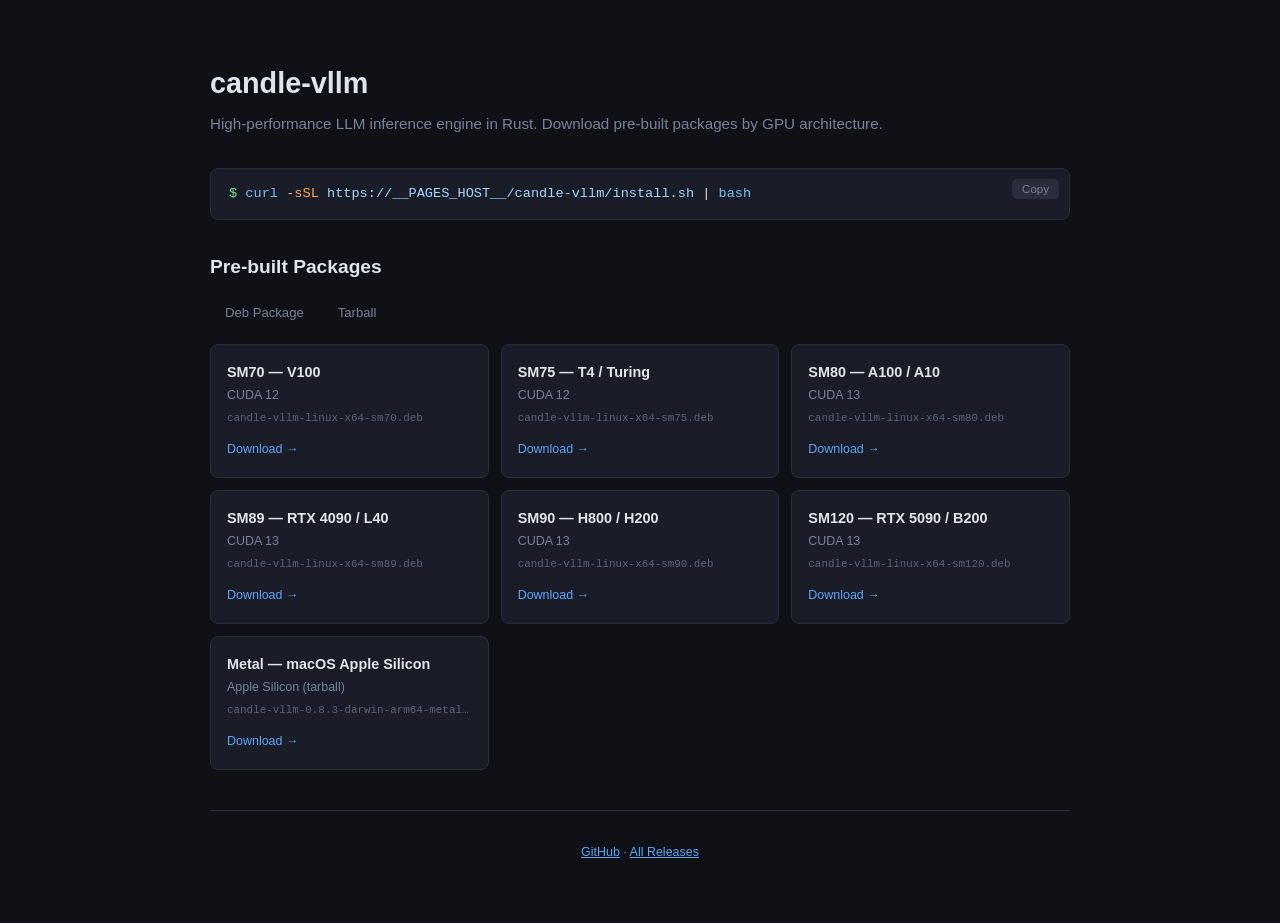
==== pages/index.html @ 67455adb "Improve kvcache allocation & model precision, add CI workflow" ====
<!DOCTYPE html>
<html lang="en">
<head>
<meta charset="UTF-8">
<meta name="viewport" content="width=device-width,initial-scale=1">
<title>candle-vllm — Downloads</title>
<style>
*,*::before,*::after{box-sizing:border-box;margin:0;padding:0}
:root{--bg:#0f1117;--card:#1a1d27;--border:#2a2d3a;--text:#e0e4ec;--dim:#7a8299;--accent:#60a5fa;--mono:'JetBrains Mono','Fira Code',Consolas,monospace;--font:Inter,-apple-system,BlinkMacSystemFont,'Segoe UI',Roboto,sans-serif}
body{font-family:var(--font);background:var(--bg);color:var(--text);line-height:1.6;padding:0 20px}
.wrap{max-width:860px;margin:0 auto;padding:60px 0 40px}
h1{font-size:1.8rem;font-weight:700;margin-bottom:6px}
.sub{color:var(--dim);font-size:.95rem;margin-bottom:32px}
.install-cmd{background:var(--card);border:1px solid var(--border);border-radius:8px;padding:14px 18px;margin-bottom:32px;position:relative;font-family:var(--mono);font-size:.85rem;overflow-x:auto;white-space:pre}
.install-cmd .cp{position:absolute;top:10px;right:10px;background:var(--border);border:none;color:var(--dim);padding:4px 10px;border-radius:5px;font-size:.72rem;cursor:pointer}
.install-cmd .cp:hover{color:var(--text);background:#3a3d4a}
h2{font-size:1.2rem;font-weight:600;margin:28px 0 14px}
.tabs{display:flex;gap:4px;margin-bottom:16px;flex-wrap:wrap}
.tabs button{padding:7px 14px;border-radius:6px;font-size:.82rem;font-weight:500;color:var(--dim);background:none;border:1px solid transparent;cursor:pointer}
.tabs button:hover{color:var(--text);background:var(--card)}
.tabs button.on{color:var(--text);background:var(--card);border-color:var(--border)}
.grid{display:grid;grid-template-columns:repeat(auto-fill,minmax(240px,1fr));gap:12px}
.card{display:block;padding:16px;border-radius:8px;background:var(--card);border:1px solid var(--border);text-decoration:none;color:inherit;transition:.2s}
.card:hover{border-color:var(--accent);transform:translateY(-1px)}
.card h3{font-size:.9rem;font-weight:600;margin-bottom:2px}
.card p{font-size:.78rem;color:var(--dim);margin-bottom:4px}
.card .file{font-family:var(--mono);font-size:.68rem;color:var(--dim);opacity:.7;overflow:hidden;text-overflow:ellipsis;white-space:nowrap;display:block;margin-bottom:8px}
.card .dl{font-size:.78rem;color:var(--accent);font-weight:500}
footer{text-align:center;padding:32px 0 20px;color:var(--dim);font-size:.78rem;border-top:1px solid var(--border);margin-top:40px}
a{color:var(--accent)}
</style>
</head>
<body>
<div class="wrap">
<h1>candle-vllm</h1>
<p class="sub">High-performance LLM inference engine in Rust. Download pre-built packages by GPU architecture.</p>

<div class="install-cmd"><span style="color:#7ee787">$</span> <span style="color:#79c0ff">curl</span> <span style="color:#ffa657">-sSL</span> <span style="color:#a5d6ff">https://__PAGES_HOST__/candle-vllm/install.sh</span> | <span style="color:#79c0ff">bash</span><button class="cp" onclick="navigator.clipboard.writeText('curl -sSL https://__PAGES_HOST__/candle-vllm/install.sh | bash').then(function(){this.textContent='Copied!'}.bind(this))">Copy</button></div>

<h2>Pre-built Packages</h2>
<div class="tabs">
  <button class="on" onclick="renderCards('deb',this)">Deb Package</button>
  <button onclick="renderCards('tar',this)">Tarball</button>
</div>
<div class="grid" id="cards"></div>

<footer>
  <a href="https://github.com/__REPO__" target="_blank">GitHub</a> &middot;
  <a href="https://github.com/__REPO__/releases" target="_blank">All Releases</a>
</footer>
</div>

<script>
(function(){
'use strict';
var CANDLE_VLLM_VER='0.8.3';
var DL='https://github.com/__REPO__/releases/download/v'+CANDLE_VLLM_VER+'/';
var archs=[
  {sm:'sm70',name:'SM70',gpu:'V100',cuda:'CUDA 12'},
  {sm:'sm75',name:'SM75',gpu:'T4 / Turing',cuda:'CUDA 12'},
  {sm:'sm80',name:'SM80',gpu:'A100 / A10',cuda:'CUDA 13'},
  {sm:'sm89',name:'SM89',gpu:'RTX 4090 / L40',cuda:'CUDA 13'},
  {sm:'sm90',name:'SM90',gpu:'H800 / H200',cuda:'CUDA 13'},
  {sm:'sm120',name:'SM120',gpu:'RTX 5090 / B200',cuda:'CUDA 13'}
];
var metalA={sm:'metal',name:'Metal',gpu:'macOS Apple Silicon',cuda:''};

window.renderCards=function(type,btn){
  document.querySelectorAll('.tabs button').forEach(function(b){b.classList.remove('on')});
  if(btn)btn.classList.add('on');
  var el=document.getElementById('cards');
  el.innerHTML='';
  var items=archs.slice();
  items.push(metalA);
  items.forEach(function(a){
    var fname;
    if(a.sm==='metal'){
      fname='candle-vllm-'+CANDLE_VLLM_VER+'-darwin-arm64-metal.tar.gz';
    }else if(type==='deb'){
      fname='candle-vllm-linux-x64-'+a.sm+'.deb';
    }else{
      fname='candle-vllm-'+CANDLE_VLLM_VER+'-linux-x64-'+a.sm+'.tar.gz';
    }
    var c=document.createElement('a');
    c.href=DL+fname;c.target='_blank';c.className='card';
    c.innerHTML='<h3>'+a.name+' — '+a.gpu+'</h3>'
      +(a.cuda?'<p>'+a.cuda+'</p>':'<p>Apple Silicon (tarball)</p>')
      +'<span class="file">'+fname+'</span>'
      +'<span class="dl">Download &rarr;</span>';
    el.appendChild(c);
  });
};
renderCards('deb',null);
})();
</script>
</body>
</html>
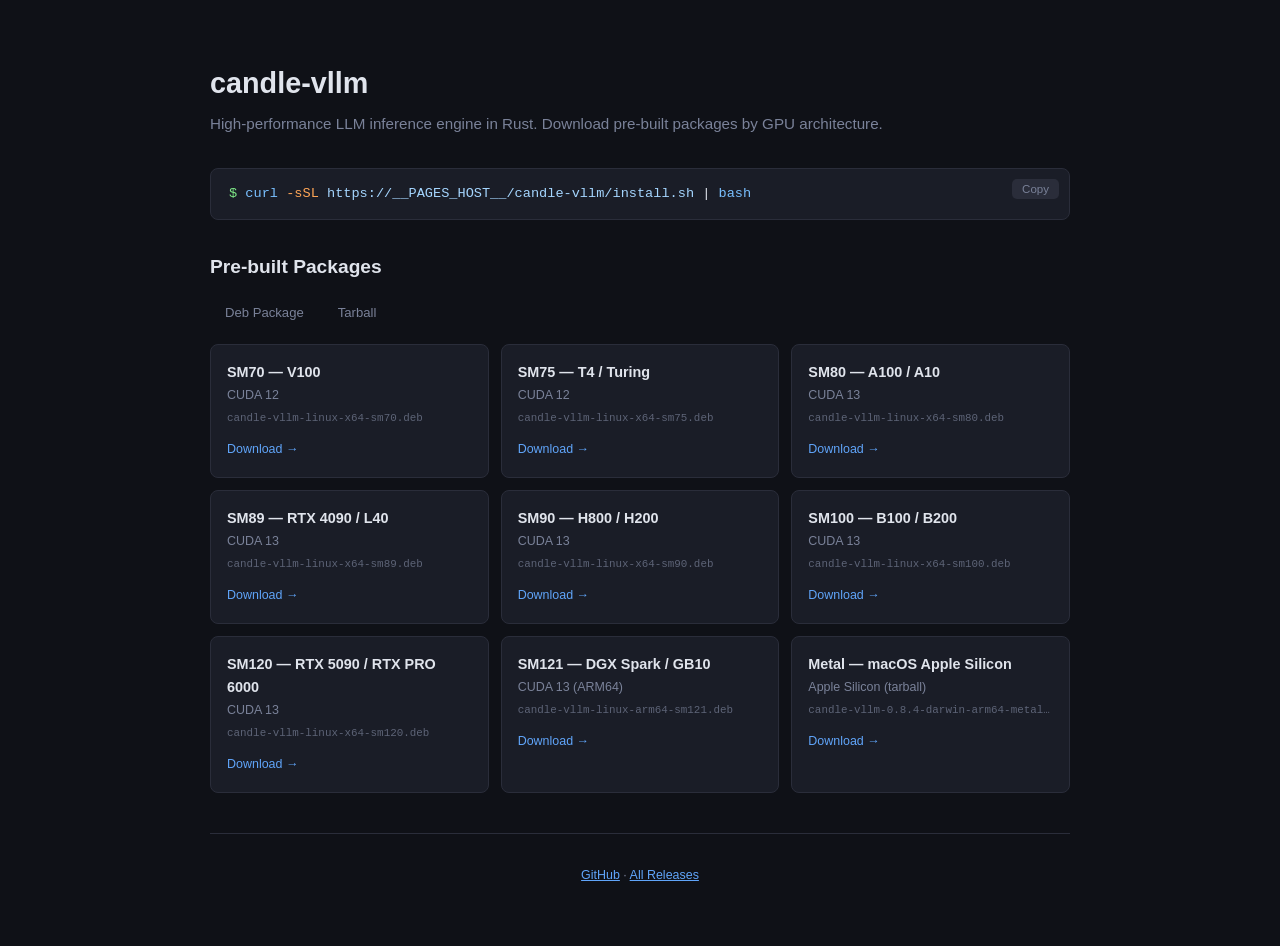
==== commit ffc68c98: "Fix gguf exccessive memory usage & nvfp4 model regression" ====
--- a/pages/index.html
+++ b/pages/index.html
@@ -53,15 +53,17 @@
 <script>
 (function(){
 'use strict';
-var CANDLE_VLLM_VER='0.8.3';
+var CANDLE_VLLM_VER='0.8.4';
 var DL='https://github.com/__REPO__/releases/download/v'+CANDLE_VLLM_VER+'/';
 var archs=[
-  {sm:'sm70',name:'SM70',gpu:'V100',cuda:'CUDA 12'},
-  {sm:'sm75',name:'SM75',gpu:'T4 / Turing',cuda:'CUDA 12'},
-  {sm:'sm80',name:'SM80',gpu:'A100 / A10',cuda:'CUDA 13'},
-  {sm:'sm89',name:'SM89',gpu:'RTX 4090 / L40',cuda:'CUDA 13'},
-  {sm:'sm90',name:'SM90',gpu:'H800 / H200',cuda:'CUDA 13'},
-  {sm:'sm120',name:'SM120',gpu:'RTX 5090 / B200',cuda:'CUDA 13'}
+  {sm:'sm70',name:'SM70',gpu:'V100',cuda:'CUDA 12',arch:'x64'},
+  {sm:'sm75',name:'SM75',gpu:'T4 / Turing',cuda:'CUDA 12',arch:'x64'},
+  {sm:'sm80',name:'SM80',gpu:'A100 / A10',cuda:'CUDA 13',arch:'x64'},
+  {sm:'sm89',name:'SM89',gpu:'RTX 4090 / L40',cuda:'CUDA 13',arch:'x64'},
+  {sm:'sm90',name:'SM90',gpu:'H800 / H200',cuda:'CUDA 13',arch:'x64'},
+  {sm:'sm100',name:'SM100',gpu:'B100 / B200',cuda:'CUDA 13',arch:'x64'},
+  {sm:'sm120',name:'SM120',gpu:'RTX 5090 / RTX PRO 6000',cuda:'CUDA 13',arch:'x64'},
+  {sm:'sm121',name:'SM121',gpu:'DGX Spark / GB10',cuda:'CUDA 13',arch:'arm64'}
 ];
 var metalA={sm:'metal',name:'Metal',gpu:'macOS Apple Silicon',cuda:''};
 
@@ -73,18 +75,19 @@
   var items=archs.slice();
   items.push(metalA);
   items.forEach(function(a){
-    var fname;
+    var fname,cpuArch=a.arch||'x64';
     if(a.sm==='metal'){
       fname='candle-vllm-'+CANDLE_VLLM_VER+'-darwin-arm64-metal.tar.gz';
     }else if(type==='deb'){
-      fname='candle-vllm-linux-x64-'+a.sm+'.deb';
+      fname='candle-vllm-linux-'+cpuArch+'-'+a.sm+'.deb';
     }else{
-      fname='candle-vllm-'+CANDLE_VLLM_VER+'-linux-x64-'+a.sm+'.tar.gz';
+      fname='candle-vllm-'+CANDLE_VLLM_VER+'-linux-'+cpuArch+'-'+a.sm+'.tar.gz';
     }
     var c=document.createElement('a');
     c.href=DL+fname;c.target='_blank';c.className='card';
+    var archLabel=cpuArch==='arm64'?' (ARM64)':'';
     c.innerHTML='<h3>'+a.name+' — '+a.gpu+'</h3>'
-      +(a.cuda?'<p>'+a.cuda+'</p>':'<p>Apple Silicon (tarball)</p>')
+      +(a.cuda?'<p>'+a.cuda+archLabel+'</p>':'<p>Apple Silicon (tarball)</p>')
       +'<span class="file">'+fname+'</span>'
       +'<span class="dl">Download &rarr;</span>';
     el.appendChild(c);
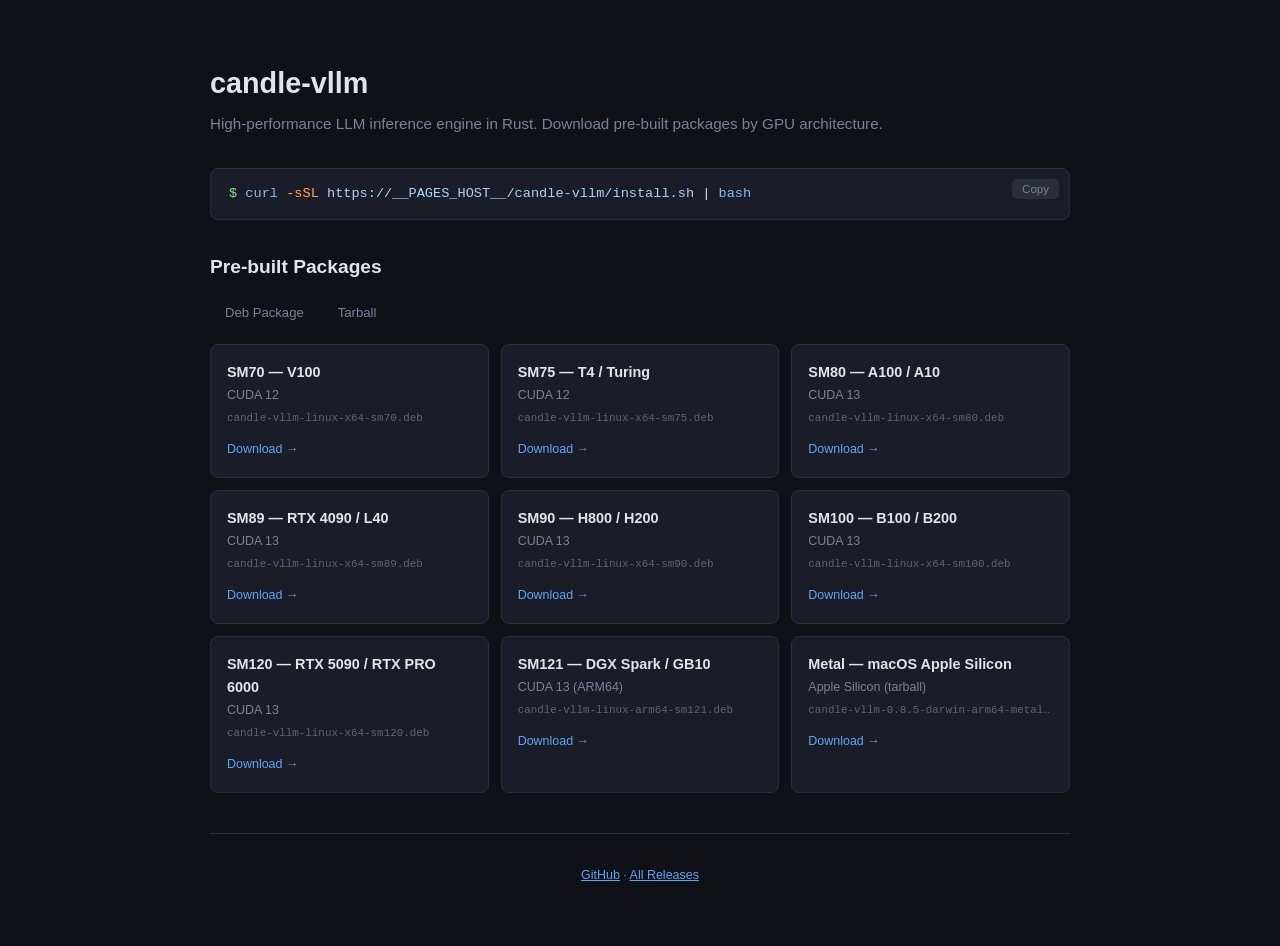
==== commit 3017331b: "Improve streaming channels, tokenizer parsing, and GGUF MoE routing" ====
--- a/pages/index.html
+++ b/pages/index.html
@@ -53,7 +53,7 @@
 <script>
 (function(){
 'use strict';
-var CANDLE_VLLM_VER='0.8.4';
+var CANDLE_VLLM_VER='0.8.5';
 var DL='https://github.com/__REPO__/releases/download/v'+CANDLE_VLLM_VER+'/';
 var archs=[
   {sm:'sm70',name:'SM70',gpu:'V100',cuda:'CUDA 12',arch:'x64'},
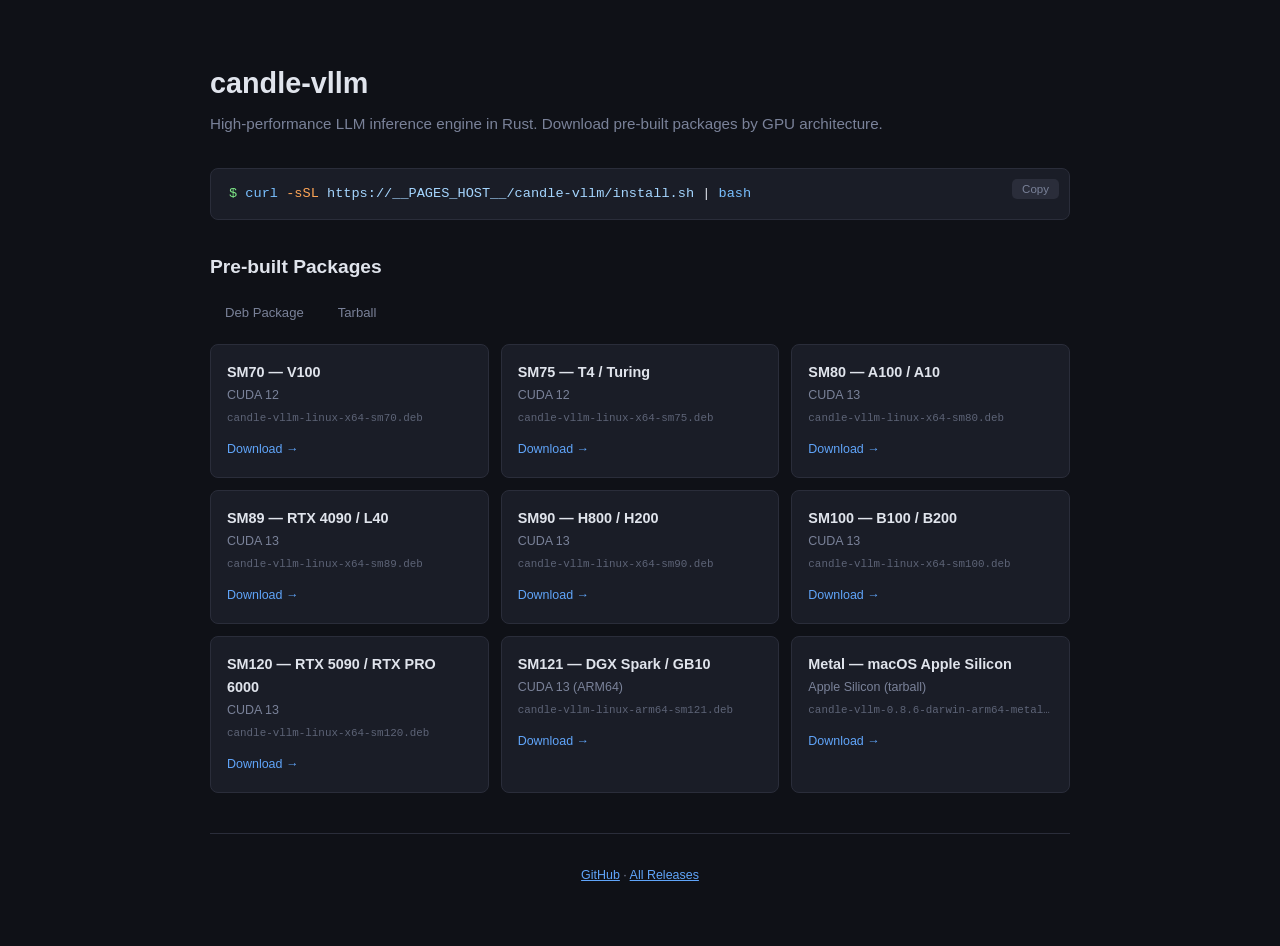
==== commit da106354: "Bump version to 0.8.6" ====
--- a/pages/index.html
+++ b/pages/index.html
@@ -53,7 +53,7 @@
 <script>
 (function(){
 'use strict';
-var CANDLE_VLLM_VER='0.8.5';
+var CANDLE_VLLM_VER='0.8.6';
 var DL='https://github.com/__REPO__/releases/download/v'+CANDLE_VLLM_VER+'/';
 var archs=[
   {sm:'sm70',name:'SM70',gpu:'V100',cuda:'CUDA 12',arch:'x64'},
